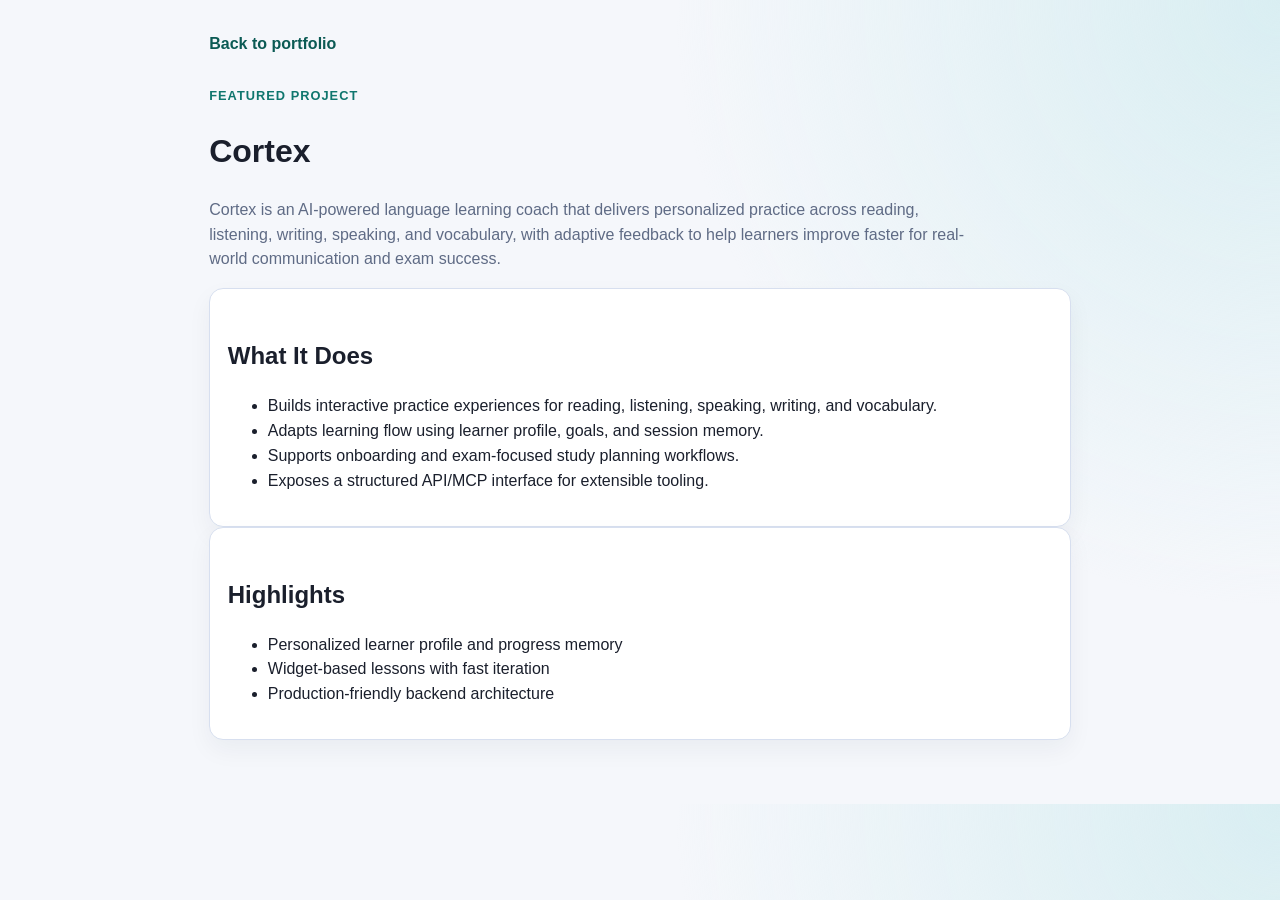
==== projects/cortex.html @ 9030a569 "Create portfolio one-pager with dedicated Cortex project page" ====
<!doctype html>
<html lang="en">
  <head>
    <meta charset="UTF-8" />
    <meta name="viewport" content="width=device-width, initial-scale=1.0" />
    <title>Cortex | Project Details</title>
    <link rel="stylesheet" href="../styles.css" />
  </head>
  <body>
    <main class="project-page">
      <a class="back" href="../index.html">Back to portfolio</a>
      <p class="eyebrow">Featured Project</p>
      <h1>Cortex</h1>
      <p class="subtitle">
        Cortex is an AI-powered language learning coach that delivers personalized practice across
        reading, listening, writing, speaking, and vocabulary, with adaptive feedback to help
        learners improve faster for real-world communication and exam success.
      </p>

      <section class="card">
        <h2>What It Does</h2>
        <ul>
          <li>Builds interactive practice experiences for reading, listening, speaking, writing, and vocabulary.</li>
          <li>Adapts learning flow using learner profile, goals, and session memory.</li>
          <li>Supports onboarding and exam-focused study planning workflows.</li>
          <li>Exposes a structured API/MCP interface for extensible tooling.</li>
        </ul>
      </section>

      <section class="card">
        <h2>Highlights</h2>
        <ul>
          <li>Personalized learner profile and progress memory</li>
          <li>Widget-based lessons with fast iteration</li>
          <li>Production-friendly backend architecture</li>
        </ul>
      </section>
    </main>
  </body>
</html>
---- styles.css ----
:root {
  --bg: #f5f7fb;
  --surface: #ffffff;
  --text: #1a1f2c;
  --muted: #5f6b85;
  --accent: #0f766e;
  --accent-dark: #0b5a54;
  --border: #d7dfef;
}

* { box-sizing: border-box; }

body {
  margin: 0;
  font-family: "Avenir Next", "Segoe UI", sans-serif;
  background: radial-gradient(circle at top right, #d9eef2, transparent 40%), var(--bg);
  color: var(--text);
  line-height: 1.55;
}

.hero,
main {
  max-width: 980px;
  margin: 0 auto;
  padding: 2rem 1.2rem;
}

.hero h1 { margin: 0.3rem 0; }
.eyebrow { color: var(--accent); font-weight: 700; text-transform: uppercase; letter-spacing: 0.08em; font-size: 0.8rem; }
.subtitle { color: var(--muted); max-width: 760px; }

h2 { margin-top: 2rem; }

.grid {
  display: grid;
  grid-template-columns: repeat(auto-fit, minmax(230px, 1fr));
  gap: 1rem;
}

.card {
  background: var(--surface);
  border: 1px solid var(--border);
  border-radius: 14px;
  padding: 1rem 1.1rem;
  box-shadow: 0 10px 24px rgba(20, 37, 63, 0.05);
}

.featured { border-color: #86e1d7; }

a {
  color: var(--accent-dark);
  font-weight: 600;
  text-decoration: none;
}

a:hover { text-decoration: underline; }

.project-page { max-width: 900px; margin: 0 auto; padding: 2rem 1.2rem 4rem; }
.back { display: inline-block; margin-bottom: 1rem; }

@media (max-width: 680px) {
  .hero,
  main,
  .project-page { padding: 1.25rem 1rem; }
}
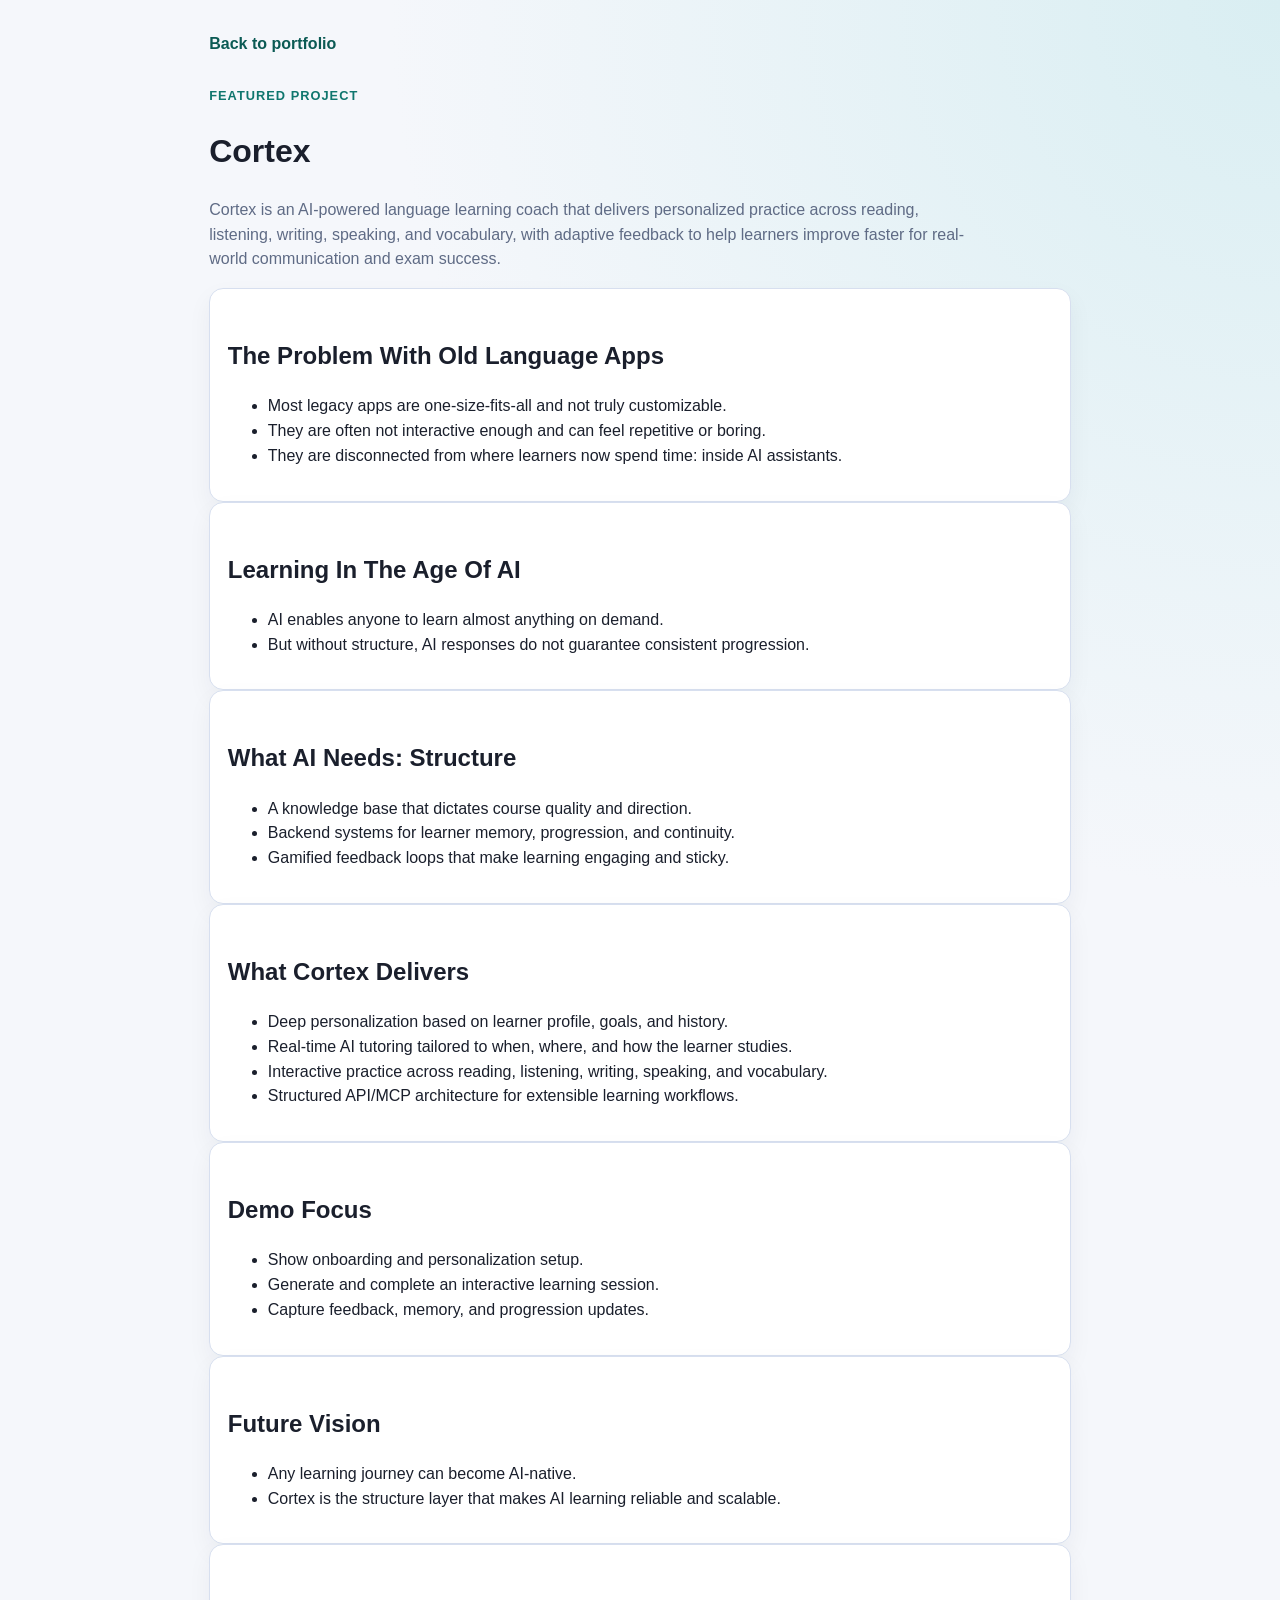
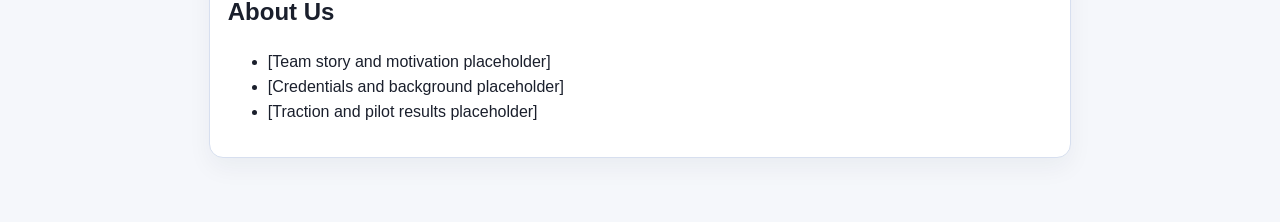
==== commit 017e84bd: "Update Cortex page with pitch key points" ====
--- a/projects/cortex.html
+++ b/projects/cortex.html
@@ -18,21 +18,64 @@
       </p>
 
       <section class="card">
-        <h2>What It Does</h2>
+        <h2>The Problem With Old Language Apps</h2>
         <ul>
-          <li>Builds interactive practice experiences for reading, listening, speaking, writing, and vocabulary.</li>
-          <li>Adapts learning flow using learner profile, goals, and session memory.</li>
-          <li>Supports onboarding and exam-focused study planning workflows.</li>
-          <li>Exposes a structured API/MCP interface for extensible tooling.</li>
+          <li>Most legacy apps are one-size-fits-all and not truly customizable.</li>
+          <li>They are often not interactive enough and can feel repetitive or boring.</li>
+          <li>They are disconnected from where learners now spend time: inside AI assistants.</li>
         </ul>
       </section>
 
       <section class="card">
-        <h2>Highlights</h2>
+        <h2>Learning In The Age Of AI</h2>
         <ul>
-          <li>Personalized learner profile and progress memory</li>
-          <li>Widget-based lessons with fast iteration</li>
-          <li>Production-friendly backend architecture</li>
+          <li>AI enables anyone to learn almost anything on demand.</li>
+          <li>But without structure, AI responses do not guarantee consistent progression.</li>
+        </ul>
+      </section>
+
+      <section class="card">
+        <h2>What AI Needs: Structure</h2>
+        <ul>
+          <li>A knowledge base that dictates course quality and direction.</li>
+          <li>Backend systems for learner memory, progression, and continuity.</li>
+          <li>Gamified feedback loops that make learning engaging and sticky.</li>
+        </ul>
+      </section>
+
+      <section class="card">
+        <h2>What Cortex Delivers</h2>
+        <ul>
+          <li>Deep personalization based on learner profile, goals, and history.</li>
+          <li>Real-time AI tutoring tailored to when, where, and how the learner studies.</li>
+          <li>Interactive practice across reading, listening, writing, speaking, and vocabulary.</li>
+          <li>Structured API/MCP architecture for extensible learning workflows.</li>
+        </ul>
+      </section>
+
+      <section class="card">
+        <h2>Demo Focus</h2>
+        <ul>
+          <li>Show onboarding and personalization setup.</li>
+          <li>Generate and complete an interactive learning session.</li>
+          <li>Capture feedback, memory, and progression updates.</li>
+        </ul>
+      </section>
+
+      <section class="card">
+        <h2>Future Vision</h2>
+        <ul>
+          <li>Any learning journey can become AI-native.</li>
+          <li>Cortex is the structure layer that makes AI learning reliable and scalable.</li>
+        </ul>
+      </section>
+
+      <section class="card">
+        <h2>About Us</h2>
+        <ul>
+          <li>[Team story and motivation placeholder]</li>
+          <li>[Credentials and background placeholder]</li>
+          <li>[Traction and pilot results placeholder]</li>
         </ul>
       </section>
     </main>
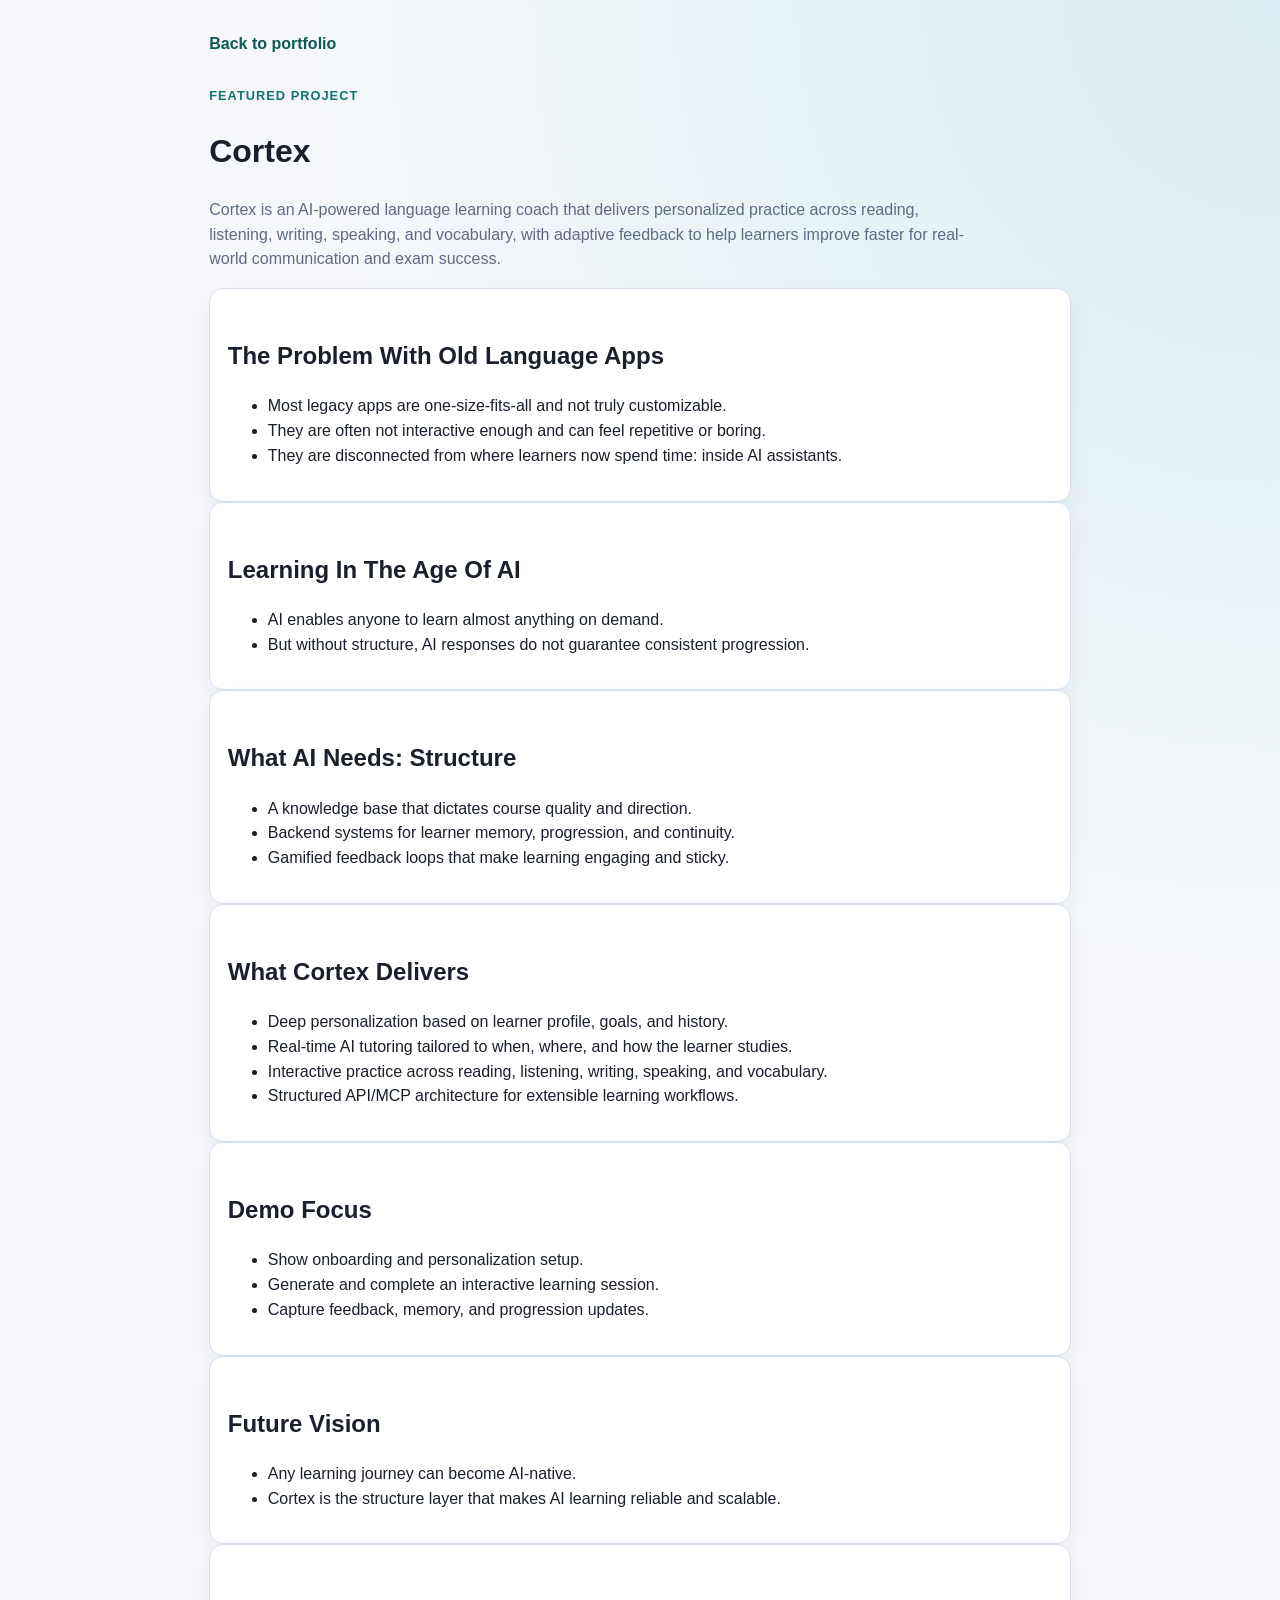
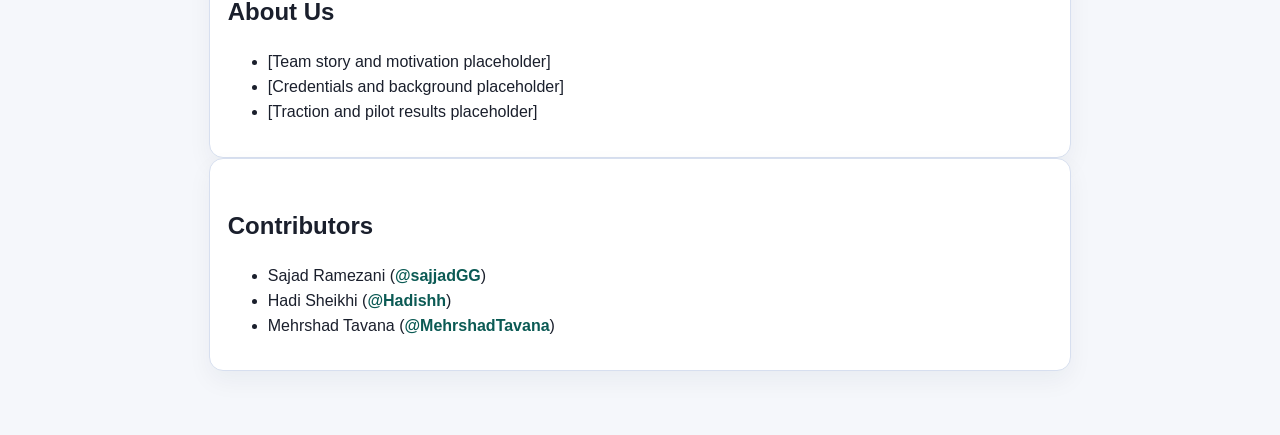
==== commit ce87f1bd: "Add Cortex contributors with GitHub profiles" ====
--- a/projects/cortex.html
+++ b/projects/cortex.html
@@ -78,6 +78,15 @@
           <li>[Traction and pilot results placeholder]</li>
         </ul>
       </section>
+
+      <section class="card">
+        <h2>Contributors</h2>
+        <ul>
+          <li>Sajad Ramezani (<a href="https://github.com/sajjadGG" target="_blank" rel="noopener noreferrer">@sajjadGG</a>)</li>
+          <li>Hadi Sheikhi (<a href="https://github.com/Hadishh" target="_blank" rel="noopener noreferrer">@Hadishh</a>)</li>
+          <li>Mehrshad Tavana (<a href="https://github.com/MehrshadTavana" target="_blank" rel="noopener noreferrer">@MehrshadTavana</a>)</li>
+        </ul>
+      </section>
     </main>
   </body>
 </html>
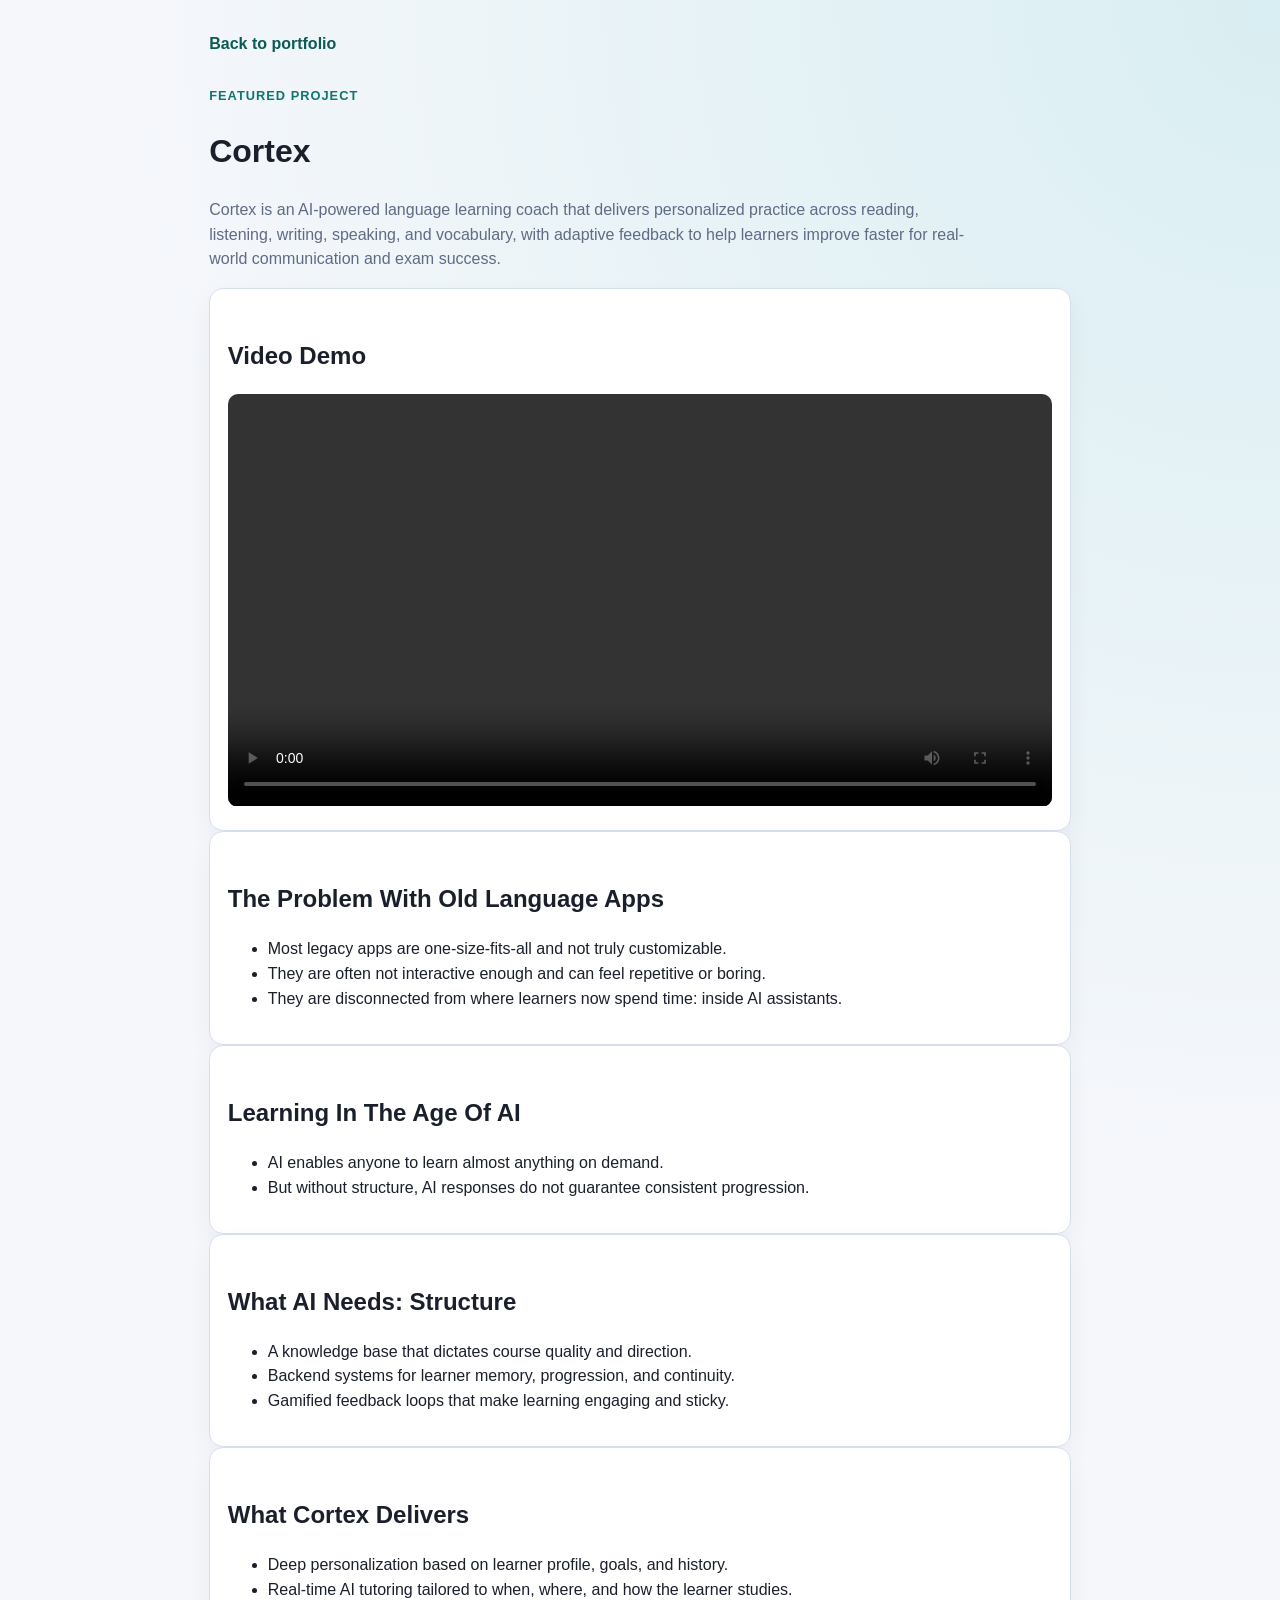
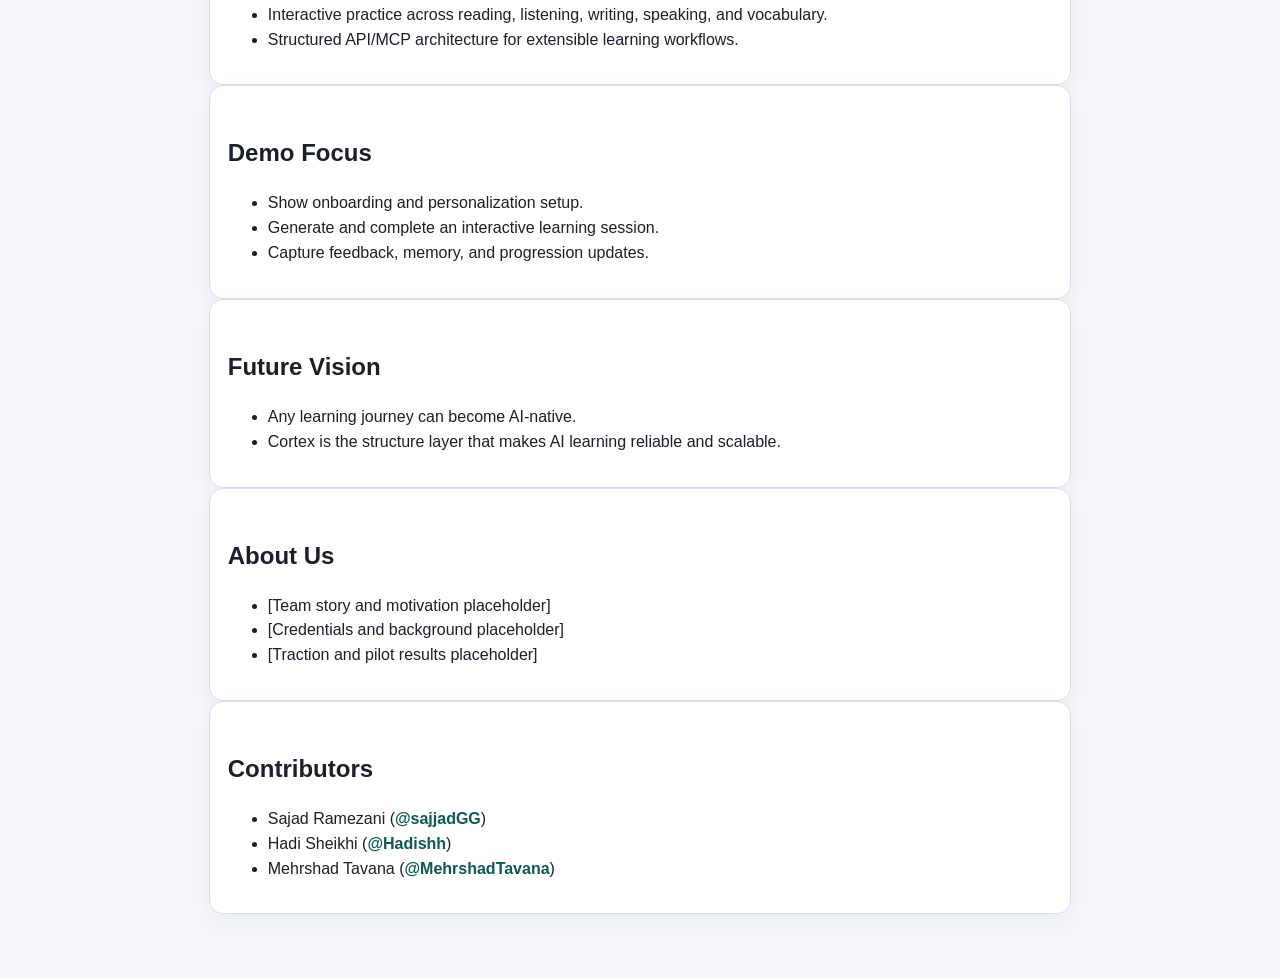
==== commit 684d18bd: "Add Cortex video demo to project page" ====
--- a/projects/cortex.html
+++ b/projects/cortex.html
@@ -16,6 +16,14 @@
         reading, listening, writing, speaking, and vocabulary, with adaptive feedback to help
         learners improve faster for real-world communication and exam success.
       </p>
+
+      <section class="card">
+        <h2>Video Demo</h2>
+        <video controls preload="metadata" style="width: 100%; border-radius: 10px;">
+          <source src="../assets/Cortex_better_demo.mp4" type="video/mp4" />
+          Your browser does not support the video tag.
+        </video>
+      </section>
 
       <section class="card">
         <h2>The Problem With Old Language Apps</h2>
